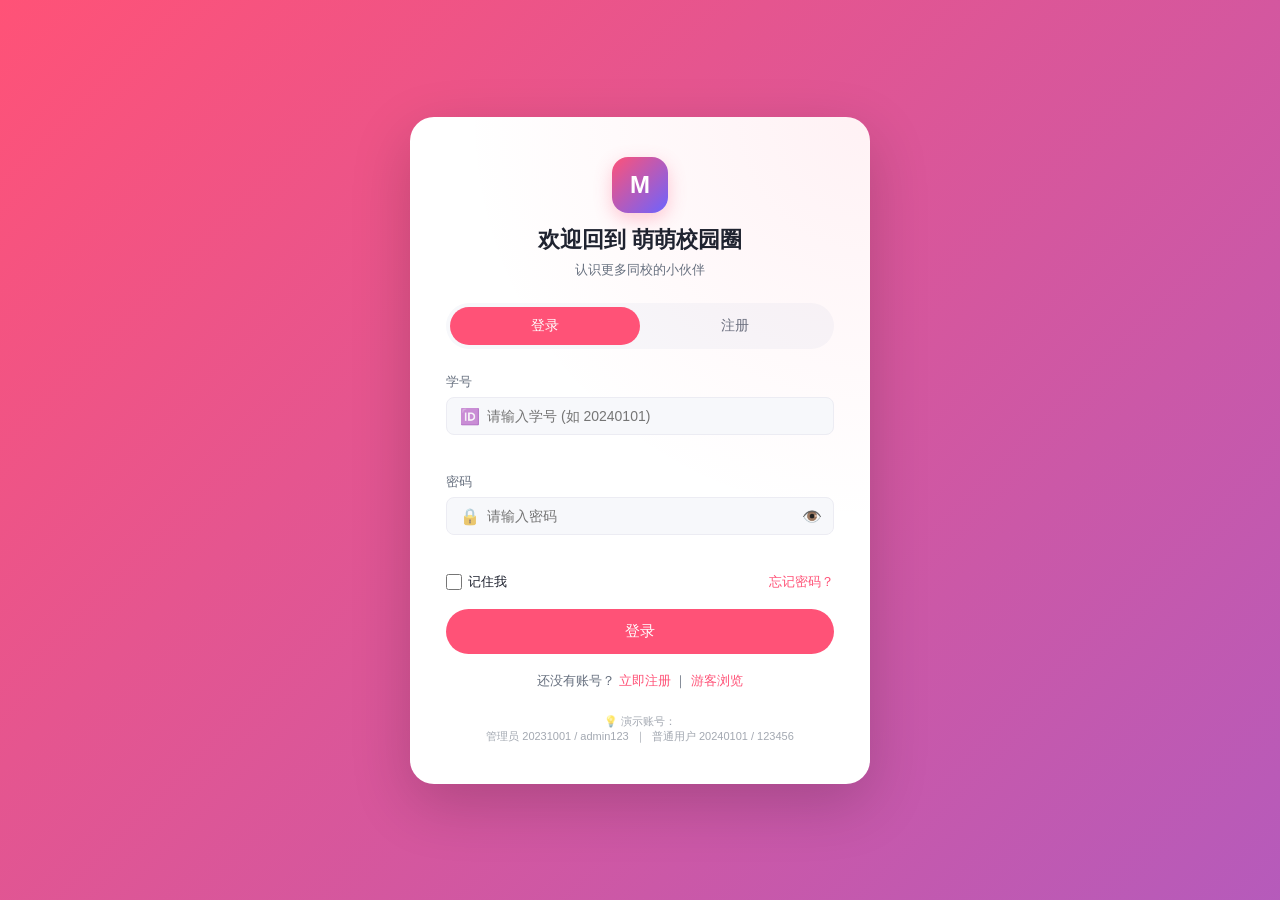
==== admin.html @ 79286a1c "web大作业" ====
<!DOCTYPE html>
<html lang="zh-CN">
<head>
    <meta charset="UTF-8" />
    <meta name="viewport" content="width=device-width, initial-scale=1.0" />
    <title>管理后台 - 萌萌校园圈</title>
    <link rel="stylesheet" href="css/common.css" />
    <link rel="stylesheet" href="css/admin.css" />
</head>
<body>
    <header class="navbar" id="app-navbar"></header>

    <main class="page-wrapper">
        <div class="container">
            <div class="admin-layout">
                <aside class="admin-sidebar">
                    <div class="sidebar-title">🛡️ 管理后台</div>
                    <ul class="nav-list" id="admin-nav">
                        <li><a href="javascript:void(0)" data-tab="dashboard" class="active">📊 数据概览</a></li>
                        <li><a href="javascript:void(0)" data-tab="users">👤 用户管理</a></li>
                        <li><a href="javascript:void(0)" data-tab="posts">📝 动态管理</a></li>
                        <li><a href="javascript:void(0)" data-tab="comments">💬 评论管理</a></li>
                    </ul>
                </aside>
                <section class="admin-content" id="admin-content"></section>
            </div>
        </div>
    </main>

    <footer class="footer" id="app-footer"></footer>

    <script src="js/storage.js"></script>
    <script src="js/seed.js"></script>
    <script src="js/common.js"></script>
    <script src="js/admin.js"></script>
    <script>UI.initPage('admin');</script>
</body>
</html>
---- css/common.css ----
/* ====== Design Tokens ====== */
:root {
    --color-primary: #ff5277;
    --color-primary-hover: #ff3a64;
    --color-primary-soft: #fff0f4;
    --color-secondary: #6c63ff;
    --color-bg: #f7f8fb;
    --color-card: #ffffff;
    --color-text: #1f2330;
    --color-text-light: #67707f;
    --color-border: #ececf3;
    --color-success: #18b566;
    --color-warning: #ffb020;
    --color-danger: #f5455c;
    --shadow-sm: 0 2px 6px rgba(20, 24, 35, 0.04);
    --shadow-md: 0 4px 16px rgba(20, 24, 35, 0.08);
    --radius-sm: 8px;
    --radius-md: 12px;
    --radius-lg: 18px;
    --radius-pill: 999px;
    --transition: 0.2s ease;
    --max-width: 1200px;
}

/* ====== Dark Theme ====== */
body.theme-dark {
    --color-bg: #14161f;
    --color-card: #1d2030;
    --color-text: #f0f1f5;
    --color-text-light: #9aa0b4;
    --color-border: #2a2e42;
    --color-primary-soft: #3a1f2a;
    --shadow-sm: 0 2px 6px rgba(0, 0, 0, 0.4);
    --shadow-md: 0 4px 16px rgba(0, 0, 0, 0.5);
}

/* ====== Reset ====== */
* {
    box-sizing: border-box;
    margin: 0;
    padding: 0;
}

html, body {
    height: 100%;
}

body {
    font-family: -apple-system, BlinkMacSystemFont, "PingFang SC", "Microsoft YaHei", "Helvetica Neue", Helvetica, Arial, sans-serif;
    background: var(--color-bg);
    color: var(--color-text);
    -webkit-font-smoothing: antialiased;
    transition: background var(--transition), color var(--transition);
}

a {
    color: inherit;
    text-decoration: none;
    transition: color var(--transition);
}

a:hover {
    color: var(--color-primary);
}

img {
    max-width: 100%;
    display: block;
}

button {
    font-family: inherit;
    cursor: pointer;
    border: none;
    background: none;
    color: inherit;
}

input, textarea, select {
    font-family: inherit;
    font-size: 14px;
    color: inherit;
}

ul {
    list-style: none;
}

/* ====== Layout ====== */
.container {
    max-width: var(--max-width);
    margin: 0 auto;
    padding: 0 20px;
}

.page-wrapper {
    min-height: calc(100vh - 64px);
    padding: 24px 0 60px;
}

/* ====== Navbar ====== */
.navbar {
    position: sticky;
    top: 0;
    z-index: 1000;
    background: var(--color-card);
    box-shadow: var(--shadow-sm);
    height: 64px;
    border-bottom: 1px solid var(--color-border);
}

.navbar-inner {
    display: flex;
    align-items: center;
    height: 100%;
    gap: 24px;
}

.navbar-logo {
    display: flex;
    align-items: center;
    gap: 8px;
    font-weight: 700;
    font-size: 20px;
    color: var(--color-primary);
}

.navbar-logo .logo-icon {
    width: 32px;
    height: 32px;
    background: linear-gradient(135deg, var(--color-primary), var(--color-secondary));
    border-radius: 50%;
    display: flex;
    align-items: center;
    justify-content: center;
    color: #fff;
    font-size: 16px;
    font-weight: 800;
}

.navbar-menu {
    display: flex;
    gap: 6px;
    flex: 1;
}

.navbar-menu a {
    padding: 8px 14px;
    border-radius: var(--radius-pill);
    color: var(--color-text-light);
    font-size: 14px;
    font-weight: 500;
}

.navbar-menu a:hover {
    background: var(--color-primary-soft);
    color: var(--color-primary);
}

.navbar-menu a.active {
    background: var(--color-primary);
    color: #fff;
}

.navbar-search {
    position: relative;
}

.navbar-search input {
    width: 240px;
    height: 36px;
    padding: 0 14px 0 36px;
    border-radius: var(--radius-pill);
    border: 1px solid var(--color-border);
    background: var(--color-bg);
    outline: none;
    transition: all var(--transition);
}

.navbar-search input:focus {
    border-color: var(--color-primary);
    width: 280px;
}

.navbar-search::before {
    content: "🔍";
    position: absolute;
    left: 12px;
    top: 50%;
    transform: translateY(-50%);
    font-size: 14px;
    opacity: 0.6;
}

.navbar-actions {
    display: flex;
    align-items: center;
    gap: 12px;
}

.theme-toggle {
    width: 36px;
    height: 36px;
    border-radius: 50%;
    background: var(--color-bg);
    display: flex;
    align-items: center;
    justify-content: center;
    font-size: 16px;
    transition: transform var(--transition);
}

.theme-toggle:hover {
    transform: rotate(20deg);
}

.user-avatar {
    width: 38px;
    height: 38px;
    border-radius: 50%;
    cursor: pointer;
    object-fit: cover;
    border: 2px solid var(--color-border);
    transition: border-color var(--transition);
}

.user-avatar:hover {
    border-color: var(--color-primary);
}

.user-dropdown {
    position: relative;
}

.user-dropdown-menu {
    position: absolute;
    right: 0;
    top: calc(100% + 8px);
    min-width: 160px;
    background: var(--color-card);
    box-shadow: var(--shadow-md);
    border-radius: var(--radius-md);
    padding: 8px 0;
    display: none;
    border: 1px solid var(--color-border);
}

.user-dropdown.open .user-dropdown-menu {
    display: block;
}

.user-dropdown-menu a {
    display: block;
    padding: 10px 16px;
    font-size: 14px;
    color: var(--color-text);
}

.user-dropdown-menu a:hover {
    background: var(--color-primary-soft);
    color: var(--color-primary);
}

/* ====== Buttons ====== */
.btn {
    display: inline-flex;
    align-items: center;
    justify-content: center;
    gap: 6px;
    padding: 8px 18px;
    border-radius: var(--radius-pill);
    font-size: 14px;
    font-weight: 500;
    transition: all var(--transition);
    border: 1px solid transparent;
}

.btn-primary {
    background: var(--color-primary);
    color: #fff;
}

.btn-primary:hover {
    background: var(--color-primary-hover);
    color: #fff;
    transform: translateY(-1px);
}

.btn-outline {
    background: transparent;
    border: 1px solid var(--color-primary);
    color: var(--color-primary);
}

.btn-outline:hover {
    background: var(--color-primary);
    color: #fff;
}

.btn-ghost {
    background: var(--color-bg);
    color: var(--color-text);
}

.btn-ghost:hover {
    background: var(--color-border);
}

.btn-danger {
    background: var(--color-danger);
    color: #fff;
}

.btn-danger:hover {
    opacity: 0.9;
    color: #fff;
}

.btn-sm {
    padding: 4px 12px;
    font-size: 12px;
}

.btn-lg {
    padding: 12px 28px;
    font-size: 15px;
}

.btn-block {
    width: 100%;
}

/* ====== Card ====== */
.card {
    background: var(--color-card);
    border-radius: var(--radius-lg);
    box-shadow: var(--shadow-sm);
    padding: 20px;
    border: 1px solid var(--color-border);
}

/* ====== Form ====== */
.form-group {
    margin-bottom: 18px;
}

.form-label {
    display: block;
    margin-bottom: 6px;
    font-size: 13px;
    color: var(--color-text-light);
    font-weight: 500;
}

.form-control {
    width: 100%;
    padding: 10px 14px;
    border-radius: var(--radius-sm);
    border: 1px solid var(--color-border);
    background: var(--color-bg);
    outline: none;
    transition: border var(--transition);
}

.form-control:focus {
    border-color: var(--color-primary);
}

.form-control.has-error {
    border-color: var(--color-danger);
}

.form-error {
    color: var(--color-danger);
    font-size: 12px;
    margin-top: 4px;
    min-height: 16px;
}

textarea.form-control {
    min-height: 100px;
    resize: vertical;
}

/* ====== Toast ====== */
.toast-container {
    position: fixed;
    top: 80px;
    right: 24px;
    z-index: 9999;
    display: flex;
    flex-direction: column;
    gap: 8px;
}

.toast {
    min-width: 240px;
    padding: 12px 18px;
    border-radius: var(--radius-md);
    background: var(--color-card);
    box-shadow: var(--shadow-md);
    border-left: 4px solid var(--color-primary);
    animation: slideIn 0.3s ease, fadeOut 0.3s ease 2.4s forwards;
    font-size: 14px;
}

.toast.success { border-left-color: var(--color-success); }
.toast.error { border-left-color: var(--color-danger); }
.toast.warning { border-left-color: var(--color-warning); }

@keyframes slideIn {
    from { opacity: 0; transform: translateX(40px); }
    to { opacity: 1; transform: translateX(0); }
}

@keyframes fadeOut {
    to { opacity: 0; transform: translateX(40px); }
}

/* ====== Modal ====== */
.modal-mask {
    position: fixed;
    inset: 0;
    background: rgba(0, 0, 0, 0.5);
    z-index: 2000;
    display: none;
    align-items: center;
    justify-content: center;
    padding: 20px;
    animation: fadeIn 0.2s ease;
}

.modal-mask.show {
    display: flex;
}

.modal {
    background: var(--color-card);
    border-radius: var(--radius-lg);
    width: 100%;
    max-width: 480px;
    padding: 24px;
    box-shadow: var(--shadow-md);
    animation: zoomIn 0.2s ease;
}

.modal-header {
    display: flex;
    justify-content: space-between;
    align-items: center;
    margin-bottom: 16px;
}

.modal-title {
    font-size: 18px;
    font-weight: 600;
}

.modal-close {
    font-size: 22px;
    color: var(--color-text-light);
    cursor: pointer;
}

.modal-footer {
    margin-top: 20px;
    display: flex;
    justify-content: flex-end;
    gap: 8px;
}

@keyframes fadeIn {
    from { opacity: 0; }
    to { opacity: 1; }
}

@keyframes zoomIn {
    from { opacity: 0; transform: scale(0.92); }
    to { opacity: 1; transform: scale(1); }
}

/* ====== Empty / Loading ====== */
.empty-state {
    text-align: center;
    padding: 60px 20px;
    color: var(--color-text-light);
}

.empty-state .emoji {
    font-size: 48px;
    margin-bottom: 12px;
}

.empty-state .title {
    font-size: 16px;
    margin-bottom: 6px;
    color: var(--color-text);
}

.empty-state .desc {
    font-size: 13px;
}

/* ====== Tag ====== */
.tag {
    display: inline-flex;
    align-items: center;
    padding: 3px 10px;
    border-radius: var(--radius-pill);
    background: var(--color-primary-soft);
    color: var(--color-primary);
    font-size: 12px;
    margin-right: 6px;
    margin-bottom: 4px;
}

.tag.gray {
    background: var(--color-bg);
    color: var(--color-text-light);
}

/* ====== Footer ====== */
.footer {
    text-align: center;
    padding: 30px 20px;
    color: var(--color-text-light);
    font-size: 13px;
    border-top: 1px solid var(--color-border);
    margin-top: 40px;
}

/* ====== Marquee (跑马灯) ====== */
.marquee {
    overflow: hidden;
    background: linear-gradient(90deg, #ff5277, #6c63ff);
    color: #fff;
    border-radius: var(--radius-pill);
    padding: 8px 16px;
    margin-bottom: 16px;
    font-size: 13px;
    position: relative;
}

.marquee-content {
    display: inline-block;
    white-space: nowrap;
    animation: marquee 25s linear infinite;
    padding-left: 100%;
}

@keyframes marquee {
    0% { transform: translateX(0); }
    100% { transform: translateX(-100%); }
}

/* ====== Responsive ====== */
@media (max-width: 900px) {
    .navbar-search input { width: 160px; }
    .navbar-search input:focus { width: 200px; }
    .navbar-menu a { padding: 6px 10px; font-size: 13px; }
}

@media (max-width: 700px) {
    .navbar-search { display: none; }
    .navbar-menu { gap: 0; overflow-x: auto; }
    .navbar-menu a { white-space: nowrap; padding: 6px 10px; }
    .navbar-logo span:not(.logo-icon) { display: none; }
}
---- css/admin.css ----
/* ====== Admin Page ====== */
.admin-layout {
    display: grid;
    grid-template-columns: 220px 1fr;
    gap: 20px;
}

@media (max-width: 800px) {
    .admin-layout { grid-template-columns: 1fr; }
}

.admin-sidebar {
    background: var(--color-card);
    border-radius: var(--radius-lg);
    padding: 16px;
    border: 1px solid var(--color-border);
    box-shadow: var(--shadow-sm);
    height: fit-content;
}

.admin-content {
    background: var(--color-card);
    border-radius: var(--radius-lg);
    padding: 20px;
    border: 1px solid var(--color-border);
    box-shadow: var(--shadow-sm);
}

.admin-stats {
    display: grid;
    grid-template-columns: repeat(auto-fit, minmax(180px, 1fr));
    gap: 12px;
    margin-bottom: 20px;
}

.stat-card {
    background: linear-gradient(135deg, var(--color-primary-soft), var(--color-card));
    border-radius: var(--radius-md);
    padding: 16px;
    border: 1px solid var(--color-border);
}

.stat-card .label {
    font-size: 12px;
    color: var(--color-text-light);
}

.stat-card .value {
    font-size: 26px;
    font-weight: 700;
    color: var(--color-primary);
    margin-top: 4px;
}

.admin-table {
    width: 100%;
    border-collapse: collapse;
    font-size: 14px;
}

.admin-table th {
    text-align: left;
    padding: 10px 12px;
    font-size: 12px;
    color: var(--color-text-light);
    background: var(--color-bg);
    font-weight: 500;
}

.admin-table td {
    padding: 10px 12px;
    border-bottom: 1px solid var(--color-border);
}

.admin-table tr:hover td {
    background: var(--color-primary-soft);
}

.admin-table .user-cell {
    display: flex;
    align-items: center;
    gap: 8px;
}

.admin-table .user-cell img {
    width: 32px;
    height: 32px;
    border-radius: 50%;
    object-fit: cover;
}

.admin-table .actions {
    display: flex;
    gap: 6px;
}

.status-pill {
    display: inline-block;
    padding: 2px 10px;
    border-radius: var(--radius-pill);
    font-size: 12px;
}

.status-pill.active { background: rgba(24, 181, 102, 0.12); color: var(--color-success); }
.status-pill.banned { background: rgba(245, 69, 92, 0.12); color: var(--color-danger); }
.status-pill.admin { background: rgba(108, 99, 255, 0.12); color: var(--color-secondary); }
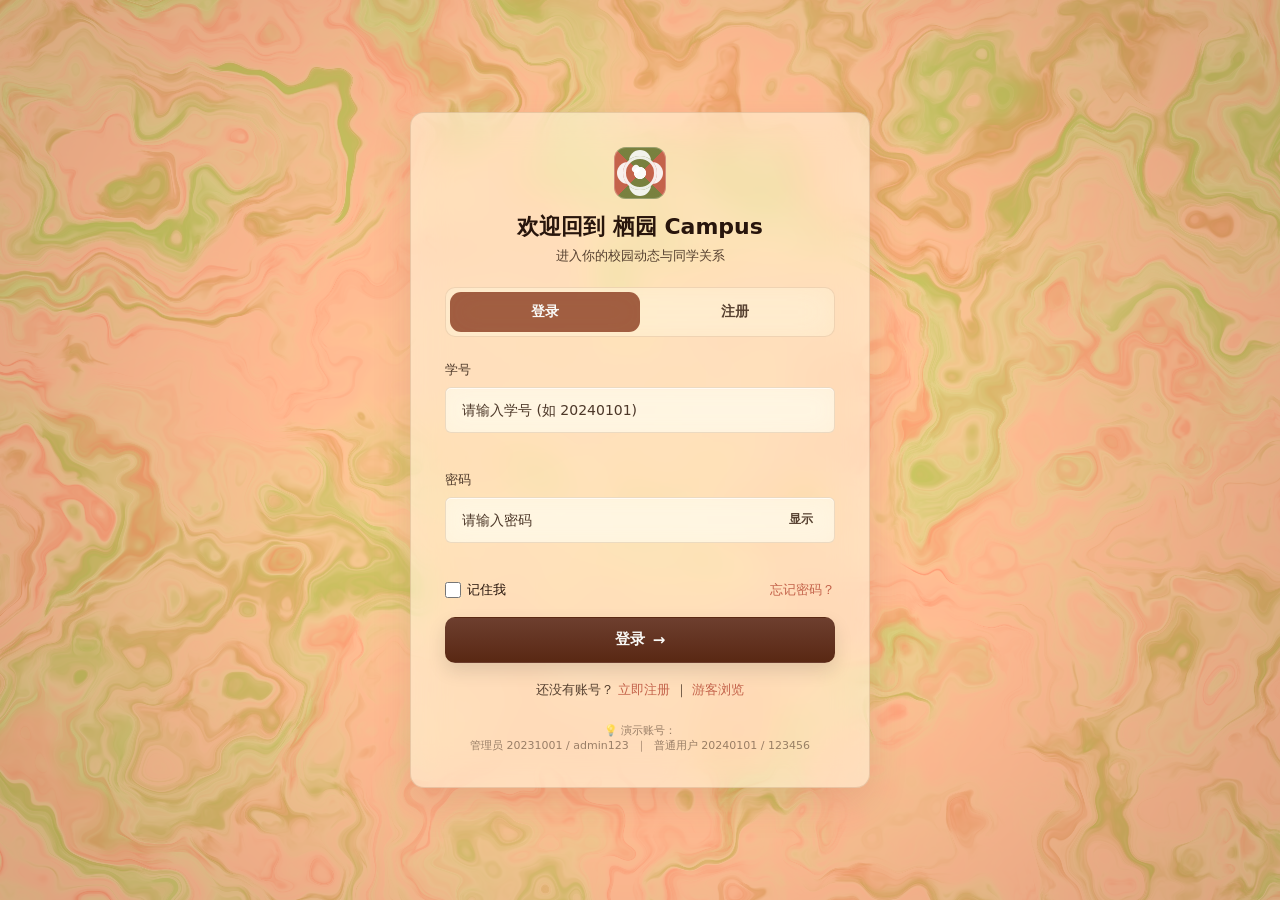
==== commit 7edab55f: "feat: rebrand to 栖园 Campus and ship visual/functional upgrade - Rebrand from 萌萌校园圈 to 栖园 Campus (log" ====
--- a/admin.html
+++ b/admin.html
@@ -3,7 +3,7 @@
 <head>
     <meta charset="UTF-8" />
     <meta name="viewport" content="width=device-width, initial-scale=1.0" />
-    <title>管理后台 - 萌萌校园圈</title>
+    <title>管理后台 - 栖园 Campus</title>
     <link rel="stylesheet" href="css/common.css" />
     <link rel="stylesheet" href="css/admin.css" />
 </head>
--- a/css/common.css
+++ b/css/common.css
@@ -1,37 +1,44 @@
 /* ====== Design Tokens ====== */
 :root {
-    --color-primary: #ff5277;
-    --color-primary-hover: #ff3a64;
-    --color-primary-soft: #fff0f4;
-    --color-secondary: #6c63ff;
-    --color-bg: #f7f8fb;
-    --color-card: #ffffff;
-    --color-text: #1f2330;
-    --color-text-light: #67707f;
-    --color-border: #ececf3;
-    --color-success: #18b566;
-    --color-warning: #ffb020;
-    --color-danger: #f5455c;
-    --shadow-sm: 0 2px 6px rgba(20, 24, 35, 0.04);
-    --shadow-md: 0 4px 16px rgba(20, 24, 35, 0.08);
+    --color-primary: oklch(0.58 0.23 18);
+    --color-primary-hover: oklch(0.52 0.25 18);
+    --color-primary-soft: oklch(0.96 0.035 18);
+    --color-secondary: oklch(0.57 0.22 274);
+    --color-accent: oklch(0.64 0.17 205);
+    --color-mint: oklch(0.72 0.16 155);
+    --color-bg: oklch(0.975 0.008 255);
+    --color-card: oklch(1 0 0);
+    --color-surface: oklch(0.945 0.018 255);
+    --color-text: oklch(0.19 0.04 260);
+    --color-text-light: oklch(0.43 0.035 260);
+    --color-border: oklch(0.89 0.018 255);
+    --color-success: oklch(0.62 0.18 150);
+    --color-warning: oklch(0.72 0.16 75);
+    --color-danger: oklch(0.58 0.22 25);
+    --color-ring: color-mix(in oklch, var(--color-primary) 70%, white);
+    --shadow-sm: 0 1px 2px rgba(20, 24, 40, 0.06);
+    --shadow-md: 0 14px 34px rgba(30, 35, 70, 0.11);
+    --shadow-lg: 0 24px 70px rgba(30, 35, 70, 0.16);
     --radius-sm: 8px;
     --radius-md: 12px;
-    --radius-lg: 18px;
+    --radius-lg: 16px;
     --radius-pill: 999px;
-    --transition: 0.2s ease;
-    --max-width: 1200px;
+    --transition: 0.22s cubic-bezier(0.22, 1, 0.36, 1);
+    --max-width: 1240px;
 }
 
 /* ====== Dark Theme ====== */
 body.theme-dark {
-    --color-bg: #14161f;
-    --color-card: #1d2030;
-    --color-text: #f0f1f5;
-    --color-text-light: #9aa0b4;
-    --color-border: #2a2e42;
-    --color-primary-soft: #3a1f2a;
-    --shadow-sm: 0 2px 6px rgba(0, 0, 0, 0.4);
-    --shadow-md: 0 4px 16px rgba(0, 0, 0, 0.5);
+    --color-bg: oklch(0.16 0.025 260);
+    --color-card: oklch(0.22 0.035 260);
+    --color-surface: oklch(0.19 0.035 260);
+    --color-text: oklch(0.95 0.01 255);
+    --color-text-light: oklch(0.76 0.025 255);
+    --color-border: oklch(0.33 0.04 260);
+    --color-primary-soft: oklch(0.29 0.08 18);
+    --shadow-sm: 0 1px 2px rgba(0, 0, 0, 0.35);
+    --shadow-md: 0 18px 48px rgba(0, 0, 0, 0.38);
+    --shadow-lg: 0 28px 80px rgba(0, 0, 0, 0.48);
 }
 
 /* ====== Reset ====== */
@@ -47,7 +54,10 @@
 
 body {
     font-family: -apple-system, BlinkMacSystemFont, "PingFang SC", "Microsoft YaHei", "Helvetica Neue", Helvetica, Arial, sans-serif;
-    background: var(--color-bg);
+    background:
+        linear-gradient(135deg, color-mix(in oklch, var(--color-primary) 8%, transparent) 0 18%, transparent 18% 100%),
+        linear-gradient(215deg, color-mix(in oklch, var(--color-accent) 8%, transparent) 0 20%, transparent 20% 100%),
+        linear-gradient(180deg, var(--color-bg), color-mix(in oklch, var(--color-bg) 84%, var(--color-surface)));
     color: var(--color-text);
     -webkit-font-smoothing: antialiased;
     transition: background var(--transition), color var(--transition);
@@ -95,7 +105,7 @@
 
 .page-wrapper {
     min-height: calc(100vh - 64px);
-    padding: 24px 0 60px;
+    padding: 22px 0 64px;
 }
 
 /* ====== Navbar ====== */
@@ -128,7 +138,7 @@
 .navbar-logo .logo-icon {
     width: 32px;
     height: 32px;
-    background: linear-gradient(135deg, var(--color-primary), var(--color-secondary));
+    background: var(--color-text);
     border-radius: 50%;
     display: flex;
     align-items: center;
@@ -532,7 +542,7 @@
 /* ====== Marquee (跑马灯) ====== */
 .marquee {
     overflow: hidden;
-    background: linear-gradient(90deg, #ff5277, #6c63ff);
+    background: var(--color-text);
     color: #fff;
     border-radius: var(--radius-pill);
     padding: 8px 16px;
@@ -545,6 +555,7 @@
     display: inline-block;
     white-space: nowrap;
     animation: marquee 25s linear infinite;
+    animation-delay: -9s;
     padding-left: 100%;
 }
 
@@ -566,3 +577,1641 @@
     .navbar-menu a { white-space: nowrap; padding: 6px 10px; }
     .navbar-logo span:not(.logo-icon) { display: none; }
 }
+
+/* ====== Premium UI Refresh ====== */
+:focus-visible {
+    outline: 3px solid color-mix(in oklch, var(--color-ring) 70%, transparent);
+    outline-offset: 3px;
+}
+
+.navbar {
+    height: 68px;
+    background: color-mix(in oklch, var(--color-card) 88%, transparent);
+    border-bottom: 1px solid color-mix(in oklch, var(--color-border) 82%, transparent);
+    box-shadow: none;
+    backdrop-filter: blur(18px) saturate(1.25);
+}
+
+.navbar-inner { gap: 20px; }
+
+.navbar-logo {
+    gap: 10px;
+    letter-spacing: 0;
+}
+
+.navbar-logo .logo-icon,
+.auth-logo .logo-icon {
+    position: relative;
+    overflow: hidden;
+    border-radius: 12px;
+    background:
+        linear-gradient(135deg, var(--color-primary), var(--color-secondary) 62%, var(--color-accent));
+    box-shadow: 0 8px 18px color-mix(in oklch, var(--color-primary) 24%, transparent);
+}
+
+.navbar-logo .logo-icon::after,
+.auth-logo .logo-icon::after {
+    content: "";
+    position: absolute;
+    inset: 6px auto auto 6px;
+    width: 8px;
+    height: 8px;
+    border-radius: 50%;
+    background: rgba(255, 255, 255, 0.82);
+}
+
+.navbar-menu {
+    gap: 4px;
+    min-width: 0;
+}
+
+.navbar-menu a {
+    position: relative;
+    border-radius: var(--radius-md);
+    color: var(--color-text-light);
+    font-weight: 650;
+}
+
+.navbar-menu a:hover,
+.navbar-menu a.active {
+    background: color-mix(in oklch, var(--color-primary) 10%, transparent);
+    color: var(--color-primary);
+}
+
+.navbar-menu a.active::after {
+    content: "";
+    position: absolute;
+    left: 14px;
+    right: 14px;
+    bottom: 4px;
+    height: 2px;
+    border-radius: var(--radius-pill);
+    background: var(--color-primary);
+}
+
+.navbar-search input,
+.form-control,
+.comment-input,
+.publish-textarea {
+    border-color: color-mix(in oklch, var(--color-border) 86%, var(--color-text));
+    background: color-mix(in oklch, var(--color-card) 58%, var(--color-surface));
+}
+
+.navbar-search input:focus,
+.form-control:focus,
+.comment-input:focus,
+.publish-textarea:focus {
+    border-color: var(--color-primary);
+    box-shadow: 0 0 0 4px color-mix(in oklch, var(--color-primary) 14%, transparent);
+}
+
+.navbar-search::before {
+    content: "";
+    width: 14px;
+    height: 14px;
+    left: 13px;
+    border: 2px solid var(--color-text-light);
+    border-radius: 50%;
+    opacity: 0.72;
+}
+
+.navbar-search::after {
+    content: "";
+    position: absolute;
+    left: 26px;
+    top: 24px;
+    width: 7px;
+    height: 2px;
+    border-radius: var(--radius-pill);
+    background: var(--color-text-light);
+    transform: rotate(45deg);
+    opacity: 0.72;
+}
+
+.theme-toggle {
+    position: relative;
+    width: 40px;
+    height: 40px;
+    border: 1px solid var(--color-border);
+    border-radius: var(--radius-md);
+    background: var(--color-surface);
+    color: transparent;
+}
+
+.theme-toggle::before {
+    content: "";
+    width: 16px;
+    height: 16px;
+    border-radius: 50%;
+    background: var(--color-warning);
+    box-shadow: 0 0 0 4px color-mix(in oklch, var(--color-warning) 18%, transparent);
+}
+
+body.theme-dark .theme-toggle::before {
+    background: transparent;
+    box-shadow: inset -5px 0 0 var(--color-text), 0 0 0 4px color-mix(in oklch, var(--color-secondary) 22%, transparent);
+}
+
+.btn {
+    min-height: 38px;
+    border-radius: var(--radius-md);
+    font-weight: 700;
+    letter-spacing: 0;
+    transition: transform var(--transition), background var(--transition), border-color var(--transition), color var(--transition), box-shadow var(--transition);
+}
+
+.btn:hover {
+    transform: translateY(-1px);
+}
+
+.btn-primary {
+    background: var(--color-text);
+    box-shadow: 0 8px 16px color-mix(in oklch, var(--color-primary) 20%, transparent);
+}
+
+.btn-primary:hover {
+    background: linear-gradient(135deg, var(--color-primary-hover), var(--color-secondary));
+    box-shadow: 0 10px 20px color-mix(in oklch, var(--color-primary) 24%, transparent);
+}
+
+.btn-outline,
+.btn-ghost {
+    border: 1px solid var(--color-border);
+    background: color-mix(in oklch, var(--color-card) 78%, transparent);
+}
+
+.card,
+.sidebar-card,
+.post,
+.publish-card,
+.detail-main,
+.admin-sidebar,
+.admin-content,
+.profile-header,
+.profile-tabs,
+.msg-layout {
+    background: color-mix(in oklch, var(--color-card) 92%, transparent);
+    border-color: color-mix(in oklch, var(--color-border) 86%, transparent);
+    box-shadow: var(--shadow-sm);
+}
+
+.tag,
+.status-pill {
+    font-weight: 650;
+    letter-spacing: 0;
+}
+
+.toast {
+    border: 1px solid var(--color-border);
+    border-left: 1px solid var(--color-border);
+    box-shadow: var(--shadow-md);
+}
+
+.toast.success { border-color: color-mix(in oklch, var(--color-success) 46%, var(--color-border)); }
+.toast.error { border-color: color-mix(in oklch, var(--color-danger) 46%, var(--color-border)); }
+.toast.warning { border-color: color-mix(in oklch, var(--color-warning) 46%, var(--color-border)); }
+
+.modal-mask {
+    background: rgba(12, 14, 24, 0.58);
+    backdrop-filter: blur(8px);
+}
+
+.modal {
+    border: 1px solid var(--color-border);
+    box-shadow: var(--shadow-lg);
+}
+
+.empty-state {
+    border: 1px dashed color-mix(in oklch, var(--color-border) 72%, var(--color-primary));
+    border-radius: var(--radius-lg);
+    background: color-mix(in oklch, var(--color-card) 58%, transparent);
+}
+
+.footer {
+    background: color-mix(in oklch, var(--color-card) 44%, transparent);
+}
+
+@media (max-width: 900px) {
+    .navbar-inner { gap: 12px; }
+    .navbar-actions { gap: 8px; }
+}
+
+@media (max-width: 700px) {
+    .navbar { height: auto; min-height: 64px; }
+    .navbar-inner {
+        min-height: 64px;
+        padding-top: 10px;
+        padding-bottom: 10px;
+        flex-wrap: wrap;
+    }
+    .navbar-menu {
+        order: 3;
+        width: 100%;
+        padding-bottom: 2px;
+    }
+    .navbar-menu a { padding: 8px 11px; }
+    .navbar-actions { margin-left: auto; }
+    .page-wrapper { padding-top: 16px; }
+}
+
+@media (prefers-reduced-motion: reduce) {
+    *, *::before, *::after {
+        animation-duration: 0.001ms !important;
+        animation-iteration-count: 1 !important;
+        scroll-behavior: auto !important;
+        transition-duration: 0.001ms !important;
+    }
+}
+
+/* ====== Readability & CTA Upgrade ====== */
+:root {
+    --font-ui: "Inter", "Noto Sans SC", "HarmonyOS Sans SC", "MiSans", "PingFang SC", "Microsoft YaHei UI", "Microsoft YaHei", system-ui, sans-serif;
+    --color-strong-surface: oklch(0.19 0.018 245);
+    --color-strong-text: oklch(0.985 0.002 106);
+}
+
+body {
+    font-family: var(--font-ui);
+    font-weight: 450;
+}
+
+h1, h2, h3,
+.navbar-logo,
+.auth-logo h1,
+.pulse-copy h1,
+.publish-title,
+.profile-name,
+.sidebar-title {
+    font-family: var(--font-ui);
+    font-weight: 820;
+    text-wrap: balance;
+}
+
+::placeholder {
+    color: color-mix(in oklch, var(--color-text-light) 82%, var(--color-text));
+    opacity: 1;
+}
+
+.form-label,
+.post-meta,
+.trending-meta,
+.suggest-user-bio,
+.publish-author .meta,
+.publish-counter,
+.profile-id,
+.profile-bio,
+.profile-meta,
+.profile-stat-label,
+.footer,
+.auth-bottom,
+.auth-logo p {
+    color: color-mix(in oklch, var(--color-text-light) 84%, var(--color-text));
+}
+
+.btn {
+    position: relative;
+    isolation: isolate;
+    overflow: hidden;
+    transform: translateZ(0);
+}
+
+.btn::before {
+    content: "";
+    position: absolute;
+    inset: -1px;
+    z-index: -1;
+    opacity: 0;
+    transition: opacity var(--transition), transform var(--transition);
+    pointer-events: none;
+}
+
+.btn-primary {
+    color: var(--color-strong-text);
+    background:
+        linear-gradient(180deg, color-mix(in oklch, var(--color-strong-surface) 88%, white), var(--color-strong-surface));
+    box-shadow: 0 8px 18px rgba(20, 30, 28, 0.13);
+}
+
+.btn-primary::before {
+    z-index: 0;
+    inset: 1px;
+    border-radius: inherit;
+    background:
+        linear-gradient(180deg, rgba(255, 255, 255, 0.16), transparent 26%),
+        linear-gradient(0deg, rgba(255, 255, 255, 0.34), transparent 46%),
+        linear-gradient(90deg, rgba(255, 255, 255, 0.2), transparent 18%, transparent 82%, rgba(255, 255, 255, 0.2));
+    filter: blur(7px);
+    transform: translateY(8px) scaleX(0.72);
+}
+
+.btn-primary:not(.btn-sm)::after {
+    content: "→";
+    display: inline-block;
+    position: relative;
+    z-index: 1;
+    margin-left: 2px;
+    transition: transform var(--transition);
+}
+
+.btn-primary:hover {
+    background:
+        linear-gradient(180deg, color-mix(in oklch, var(--color-strong-surface) 82%, white), var(--color-strong-surface));
+    color: var(--color-strong-text);
+    box-shadow:
+        inset 0 1px 0 rgba(255, 255, 255, 0.12),
+        inset 0 -14px 28px rgba(255, 255, 255, 0.1),
+        0 12px 28px rgba(20, 30, 28, 0.18);
+}
+
+.btn-primary:hover::before {
+    opacity: 1;
+    transform: translateY(0) scaleX(1);
+    animation: none;
+}
+
+.btn-primary:not(.btn-sm):hover::after {
+    transform: translateX(4px);
+}
+
+.auth-card .btn-primary.btn-block,
+.pulse-actions .btn-primary,
+.publish-actions .btn-primary,
+.profile-actions .btn-primary:not(.btn-sm) {
+    min-height: 46px;
+}
+
+.btn-outline::before,
+.btn-ghost::before {
+    background:
+        linear-gradient(105deg, transparent 0 26%, rgba(255, 255, 255, 0.78) 45%, transparent 64%),
+        linear-gradient(180deg, rgba(255, 255, 255, 0.42), transparent 48%);
+    transform: translateX(-115%);
+}
+
+.btn-outline:hover::before,
+.btn-ghost:hover::before {
+    opacity: 1;
+    transform: translateX(115%);
+    transition-duration: 0.62s;
+}
+
+.btn-outline:hover,
+.btn-ghost:hover {
+    border-color: color-mix(in oklch, var(--color-text) 26%, var(--color-border));
+}
+
+body.theme-dark {
+    --color-strong-surface: oklch(0.12 0.018 245);
+    --color-strong-text: oklch(0.96 0.008 106);
+    background:
+        linear-gradient(180deg, oklch(0.145 0.018 245), var(--color-bg) 340px),
+        var(--color-bg);
+}
+
+body.theme-dark .navbar,
+body.theme-dark .card,
+body.theme-dark .sidebar-card,
+body.theme-dark .post,
+body.theme-dark .publish-card,
+body.theme-dark .detail-main,
+body.theme-dark .admin-sidebar,
+body.theme-dark .admin-content,
+body.theme-dark .profile-header,
+body.theme-dark .profile-tabs,
+body.theme-dark .msg-layout,
+body.theme-dark .modal {
+    background: color-mix(in oklch, var(--color-card) 94%, black);
+}
+
+body.theme-dark .form-control,
+body.theme-dark .navbar-search input,
+body.theme-dark .comment-input,
+body.theme-dark .publish-textarea,
+body.theme-dark .quick-publish-input,
+body.theme-dark .visibility-select,
+body.theme-dark .publish-toolbar-item,
+body.theme-dark .tag-selector .tag-option,
+body.theme-dark .tag.gray,
+body.theme-dark .post-meta .visibility {
+    background: oklch(0.18 0.014 245);
+    color: var(--color-text);
+    border-color: oklch(0.36 0.014 245);
+    box-shadow: none;
+}
+
+body.theme-dark .marquee,
+body.theme-dark .nav-list a.active,
+body.theme-dark .feed-tabs button.active,
+body.theme-dark .profile-tabs button.active,
+body.theme-dark .auth-tabs a.active,
+body.theme-dark .tag-selector .tag-option.selected,
+body.theme-dark .trending-item:nth-child(1) .trending-rank,
+body.theme-dark .trending-item:nth-child(2) .trending-rank,
+body.theme-dark .trending-item:nth-child(3) .trending-rank {
+    background: var(--color-strong-surface);
+    color: var(--color-strong-text);
+}
+
+body.theme-dark .pulse-card {
+    background: var(--color-strong-surface);
+    color: var(--color-strong-text);
+}
+
+body.theme-dark .pulse-card span,
+body.theme-dark .pulse-card small {
+    color: color-mix(in oklch, var(--color-strong-text) 76%, var(--color-accent));
+}
+
+body.theme-dark .pulse-metrics div,
+body.theme-dark .quick-publish,
+body.theme-dark .profile-stat-item,
+body.theme-dark .user-list-item,
+body.theme-dark .image-add {
+    background: oklch(0.18 0.014 245);
+    border-color: oklch(0.34 0.014 245);
+}
+
+body.theme-dark .pulse-metrics strong,
+body.theme-dark .pulse-metrics span,
+body.theme-dark .trending-title,
+body.theme-dark .suggest-user-name {
+    color: var(--color-text);
+}
+
+body.theme-dark .btn-outline,
+body.theme-dark .btn-ghost {
+    background: oklch(0.18 0.014 245);
+    color: var(--color-text);
+    border-color: oklch(0.36 0.014 245);
+}
+
+body.theme-dark .btn-outline:hover,
+body.theme-dark .btn-ghost:hover {
+    background: oklch(0.23 0.016 245);
+    color: var(--color-text);
+}
+
+body.theme-dark .btn-outline::before,
+body.theme-dark .btn-ghost::before {
+    background:
+        linear-gradient(105deg, transparent 0 25%, rgba(255, 255, 255, 0.18) 48%, transparent 68%),
+        linear-gradient(180deg, rgba(255, 255, 255, 0.12), transparent 46%);
+}
+
+/* Keep avatar dropdown above every background and page surface. */
+body .navbar,
+body.fluid-bg-ready .navbar,
+body.bg-aurora .navbar,
+body.bg-bubbles .navbar,
+body.bg-grid .navbar,
+body.bg-minimal .navbar {
+    position: sticky;
+    z-index: 1200 !important;
+}
+
+body .user-dropdown-menu {
+    z-index: 1300 !important;
+}
+
+/* Keep avatar dropdown above every background and page surface. */
+body .navbar,
+body.fluid-bg-ready .navbar,
+body.bg-aurora .navbar,
+body.bg-bubbles .navbar,
+body.bg-grid .navbar,
+body.bg-minimal .navbar {
+    position: sticky;
+    z-index: 1200 !important;
+}
+
+body .user-dropdown-menu {
+    z-index: 1300 !important;
+}
+
+/* ====== Background Picker Modes & Dropdown Fixes ====== */
+.navbar,
+body.fluid-bg-ready .navbar,
+body.bg-aurora .navbar,
+body.bg-bubbles .navbar,
+body.bg-grid .navbar,
+body.bg-minimal .navbar {
+    z-index: 1200;
+}
+
+.user-dropdown-menu {
+    z-index: 1300;
+}
+
+.fluid-bg-canvas[hidden] {
+    display: none;
+}
+
+body.bg-aurora,
+body.bg-bubbles,
+body.bg-grid {
+    overflow-x: hidden;
+}
+
+body.bg-aurora::before,
+body.bg-bubbles::before,
+body.bg-grid::before {
+    content: "";
+    position: fixed;
+    inset: 0;
+    z-index: 0;
+    pointer-events: none;
+}
+
+body.bg-aurora .navbar,
+body.bg-aurora .page-wrapper,
+body.bg-aurora .footer,
+body.bg-aurora .modal-mask,
+body.bg-aurora .toast-container,
+body.bg-bubbles .navbar,
+body.bg-bubbles .page-wrapper,
+body.bg-bubbles .footer,
+body.bg-bubbles .modal-mask,
+body.bg-bubbles .toast-container,
+body.bg-grid .navbar,
+body.bg-grid .page-wrapper,
+body.bg-grid .footer,
+body.bg-grid .modal-mask,
+body.bg-grid .toast-container {
+    position: relative;
+}
+
+body.bg-aurora .page-wrapper,
+body.bg-aurora .footer,
+body.bg-aurora .modal-mask,
+body.bg-aurora .toast-container,
+body.bg-bubbles .page-wrapper,
+body.bg-bubbles .footer,
+body.bg-bubbles .modal-mask,
+body.bg-bubbles .toast-container,
+body.bg-grid .page-wrapper,
+body.bg-grid .footer,
+body.bg-grid .modal-mask,
+body.bg-grid .toast-container {
+    z-index: 1;
+}
+
+body.bg-aurora {
+    --color-primary: oklch(0.7 0.14 195);
+    --color-primary-hover: oklch(0.62 0.16 195);
+    --color-primary-soft: oklch(0.88 0.06 190 / 0.7);
+    --color-secondary: oklch(0.62 0.15 300);
+    --color-accent: oklch(0.78 0.13 150);
+    background: linear-gradient(135deg, #061928, #18203e 48%, #25143f) !important;
+}
+
+body.bg-aurora::before {
+    opacity: 0.95;
+    background:
+        radial-gradient(circle at 18% 18%, rgba(83, 228, 211, 0.42), transparent 28%),
+        radial-gradient(circle at 78% 20%, rgba(196, 112, 255, 0.36), transparent 30%),
+        linear-gradient(115deg, transparent 10%, rgba(93, 238, 184, 0.32) 34%, rgba(169, 117, 255, 0.3) 54%, transparent 76%);
+    filter: blur(10px) saturate(1.25);
+    animation: auroraDrift 16s ease-in-out infinite alternate;
+}
+
+body.bg-bubbles {
+    --color-primary: oklch(0.58 0.12 220);
+    --color-primary-hover: oklch(0.5 0.14 220);
+    --color-primary-soft: oklch(0.91 0.04 210 / 0.72);
+    --color-secondary: oklch(0.72 0.09 40);
+    --color-accent: oklch(0.78 0.1 175);
+    background: linear-gradient(180deg, #eaf7ff, #fff2df 58%, #eef9f1) !important;
+}
+
+body.bg-bubbles::before {
+    background:
+        radial-gradient(circle at 12% 82%, rgba(79, 167, 232, 0.24) 0 5%, transparent 5.4%),
+        radial-gradient(circle at 82% 18%, rgba(255, 172, 105, 0.26) 0 7%, transparent 7.4%),
+        radial-gradient(circle at 52% 48%, rgba(88, 212, 174, 0.2) 0 4%, transparent 4.4%),
+        radial-gradient(circle at 32% 22%, rgba(124, 143, 255, 0.2) 0 6%, transparent 6.4%);
+    animation: bubblesFloat 13s ease-in-out infinite alternate;
+}
+
+body.bg-grid {
+    --color-primary: oklch(0.72 0.12 250);
+    --color-primary-hover: oklch(0.64 0.14 250);
+    --color-primary-soft: oklch(0.25 0.05 250 / 0.68);
+    --color-secondary: oklch(0.72 0.11 185);
+    --color-accent: oklch(0.76 0.12 75);
+    --color-bg: oklch(0.15 0.018 250);
+    --color-card: oklch(0.2 0.018 250);
+    --color-surface: oklch(0.18 0.018 250);
+    --color-text: oklch(0.96 0.006 106);
+    --color-text-light: oklch(0.75 0.014 220);
+    --color-border: oklch(0.38 0.03 250);
+    background: #09101f !important;
+}
+
+body.bg-grid::before {
+    opacity: 0.88;
+    background:
+        radial-gradient(circle at 20% 25%, rgba(122, 159, 255, 0.34), transparent 24%),
+        radial-gradient(circle at 78% 74%, rgba(74, 221, 208, 0.24), transparent 26%),
+        linear-gradient(rgba(153, 183, 255, 0.1) 1px, transparent 1px),
+        linear-gradient(90deg, rgba(153, 183, 255, 0.1) 1px, transparent 1px);
+    background-size: auto, auto, 48px 48px, 48px 48px;
+    animation: gridMove 18s linear infinite;
+}
+
+body.bg-minimal {
+    background:
+        linear-gradient(180deg, oklch(0.982 0.004 106), var(--color-bg) 340px),
+        var(--color-bg) !important;
+}
+
+body.bg-aurora .card,
+body.bg-aurora .sidebar-card,
+body.bg-aurora .post,
+body.bg-aurora .publish-card,
+body.bg-aurora .detail-main,
+body.bg-aurora .admin-sidebar,
+body.bg-aurora .admin-content,
+body.bg-aurora .profile-header,
+body.bg-aurora .profile-tabs,
+body.bg-aurora .msg-layout,
+body.bg-bubbles .card,
+body.bg-bubbles .sidebar-card,
+body.bg-bubbles .post,
+body.bg-bubbles .publish-card,
+body.bg-bubbles .detail-main,
+body.bg-bubbles .admin-sidebar,
+body.bg-bubbles .admin-content,
+body.bg-bubbles .profile-header,
+body.bg-bubbles .profile-tabs,
+body.bg-bubbles .msg-layout,
+body.bg-grid .card,
+body.bg-grid .sidebar-card,
+body.bg-grid .post,
+body.bg-grid .publish-card,
+body.bg-grid .detail-main,
+body.bg-grid .admin-sidebar,
+body.bg-grid .admin-content,
+body.bg-grid .profile-header,
+body.bg-grid .profile-tabs,
+body.bg-grid .msg-layout {
+    background: color-mix(in oklch, var(--color-card) 82%, transparent);
+    backdrop-filter: blur(16px) saturate(1.12);
+}
+
+@keyframes auroraDrift {
+    from { transform: translate3d(-3%, -2%, 0) scale(1.05) rotate(-2deg); }
+    to { transform: translate3d(3%, 2%, 0) scale(1.12) rotate(3deg); }
+}
+
+@keyframes bubblesFloat {
+    from { transform: translate3d(0, 12px, 0) scale(1); }
+    to { transform: translate3d(0, -18px, 0) scale(1.04); }
+}
+
+@keyframes gridMove {
+    from { background-position: 0 0, 0 0, 0 0, 0 0; }
+    to { background-position: 0 0, 0 0, 48px 48px, 48px 48px; }
+}
+
+/* ====== Fullscreen Fluid Noise Background ====== */
+html {
+    background: #040711;
+}
+
+body.fluid-bg-ready {
+    --color-bg: oklch(0.145 0.02 250);
+    --color-card: oklch(0.18 0.018 245);
+    --color-surface: oklch(0.2 0.018 245);
+    --color-text: oklch(0.95 0.008 106);
+    --color-text-light: oklch(0.76 0.018 210);
+    --color-border: oklch(0.43 0.03 230 / 0.62);
+    --color-primary: oklch(0.74 0.12 185);
+    --color-primary-hover: oklch(0.82 0.14 185);
+    --color-primary-soft: oklch(0.25 0.05 195 / 0.64);
+    --color-secondary: oklch(0.62 0.16 292);
+    --color-accent: oklch(0.76 0.13 215);
+    --color-strong-surface: oklch(0.12 0.018 245);
+    --color-strong-text: oklch(0.98 0.004 106);
+    background: #040711 !important;
+    color: var(--color-text);
+    overflow-x: hidden;
+}
+
+.fluid-bg-canvas {
+    position: fixed;
+    inset: 0;
+    z-index: 0;
+    width: 100vw;
+    height: 100vh;
+    pointer-events: none;
+    background:
+        radial-gradient(circle at 22% 18%, rgba(33, 196, 189, 0.28), transparent 34%),
+        radial-gradient(circle at 78% 74%, rgba(104, 70, 214, 0.32), transparent 38%),
+        #040711;
+}
+
+.fluid-bg-canvas.is-fallback {
+    background:
+        radial-gradient(circle at 18% 24%, rgba(31, 188, 183, 0.34), transparent 32%),
+        radial-gradient(circle at 82% 68%, rgba(110, 73, 220, 0.36), transparent 36%),
+        linear-gradient(135deg, #040711, #071224 48%, #050712);
+}
+
+body.fluid-bg-ready::after {
+    content: "";
+    position: fixed;
+    inset: 0;
+    z-index: 0;
+    pointer-events: none;
+    opacity: 0.075;
+    mix-blend-mode: overlay;
+    background-image: url("data:image/svg+xml,%3Csvg xmlns='http://www.w3.org/2000/svg' width='180' height='180' viewBox='0 0 180 180'%3E%3Cfilter id='n'%3E%3CfeTurbulence type='fractalNoise' baseFrequency='0.85' numOctaves='4' stitchTiles='stitch'/%3E%3C/filter%3E%3Crect width='180' height='180' filter='url(%23n)' opacity='0.72'/%3E%3C/svg%3E");
+    background-size: 180px 180px;
+}
+
+body.fluid-bg-ready .navbar,
+body.fluid-bg-ready .page-wrapper,
+body.fluid-bg-ready .footer,
+body.fluid-bg-ready .modal-mask,
+body.fluid-bg-ready .toast-container {
+    position: relative;
+    z-index: 1;
+}
+
+body.fluid-bg-ready .navbar {
+    background: rgba(9, 15, 28, 0.58);
+    border-bottom-color: rgba(150, 210, 222, 0.2);
+    backdrop-filter: blur(22px) saturate(1.32);
+}
+
+body.fluid-bg-ready .card,
+body.fluid-bg-ready .sidebar-card,
+body.fluid-bg-ready .post,
+body.fluid-bg-ready .publish-card,
+body.fluid-bg-ready .detail-main,
+body.fluid-bg-ready .admin-sidebar,
+body.fluid-bg-ready .admin-content,
+body.fluid-bg-ready .profile-header,
+body.fluid-bg-ready .profile-tabs,
+body.fluid-bg-ready .msg-layout,
+body.fluid-bg-ready .campus-pulse,
+body.fluid-bg-ready .quick-publish,
+body.fluid-bg-ready .guest-note,
+body.fluid-bg-ready .modal,
+body.fluid-bg-ready .toast,
+body.fluid-bg-ready .user-list-item,
+body.fluid-bg-ready .profile-stat-item,
+body.fluid-bg-ready .pulse-metrics div,
+body.fluid-bg-ready .publish-author,
+body.fluid-bg-ready .image-add,
+body.fluid-bg-ready .emoji-picker {
+    background: rgba(12, 20, 36, 0.58);
+    border-color: rgba(160, 220, 232, 0.18);
+    box-shadow: 0 18px 48px rgba(0, 0, 0, 0.25);
+    backdrop-filter: blur(18px) saturate(1.16);
+}
+
+body.fluid-bg-ready .campus-pulse::before,
+body.fluid-bg-ready .publish-card::before {
+    opacity: 0.45;
+}
+
+body.fluid-bg-ready .pulse-card,
+body.fluid-bg-ready .marquee,
+body.fluid-bg-ready .nav-list a.active,
+body.fluid-bg-ready .feed-tabs button.active,
+body.fluid-bg-ready .profile-tabs button.active,
+body.fluid-bg-ready .auth-tabs a.active,
+body.fluid-bg-ready .tag-selector .tag-option.selected,
+body.fluid-bg-ready .trending-item:nth-child(1) .trending-rank,
+body.fluid-bg-ready .trending-item:nth-child(2) .trending-rank,
+body.fluid-bg-ready .trending-item:nth-child(3) .trending-rank {
+    background: rgba(5, 10, 19, 0.68);
+    color: var(--color-strong-text);
+    border-color: rgba(175, 236, 240, 0.2);
+    backdrop-filter: blur(14px) saturate(1.18);
+}
+
+body.fluid-bg-ready .feed-tabs,
+body.fluid-bg-ready .auth-tabs,
+body.fluid-bg-ready .profile-tabs {
+    background: rgba(7, 13, 25, 0.46);
+    border-color: rgba(160, 220, 232, 0.16);
+    backdrop-filter: blur(16px) saturate(1.14);
+}
+
+body.fluid-bg-ready .form-control,
+body.fluid-bg-ready .navbar-search input,
+body.fluid-bg-ready .comment-input,
+body.fluid-bg-ready .publish-textarea,
+body.fluid-bg-ready .quick-publish-input,
+body.fluid-bg-ready .visibility-select,
+body.fluid-bg-ready .publish-toolbar-item,
+body.fluid-bg-ready .tag-selector .tag-option,
+body.fluid-bg-ready .tag.gray,
+body.fluid-bg-ready .post-meta .visibility {
+    background: rgba(7, 14, 27, 0.62);
+    color: var(--color-text);
+    border-color: rgba(164, 224, 236, 0.2);
+    box-shadow: inset 0 1px 0 rgba(255, 255, 255, 0.05);
+    backdrop-filter: blur(12px);
+}
+
+body.fluid-bg-ready .btn-outline,
+body.fluid-bg-ready .btn-ghost {
+    background: rgba(7, 14, 27, 0.55);
+    color: var(--color-text);
+    border-color: rgba(168, 224, 235, 0.24);
+    backdrop-filter: blur(12px);
+}
+
+body.fluid-bg-ready .empty-state,
+body.fluid-bg-ready .footer {
+    background: rgba(7, 13, 25, 0.42);
+    border-color: rgba(160, 220, 232, 0.16);
+    backdrop-filter: blur(16px);
+}
+
+body.fluid-bg-ready .profile-cover {
+    background:
+        linear-gradient(125deg, rgba(5, 11, 22, 0.65), rgba(30, 118, 130, 0.48), rgba(91, 70, 184, 0.5));
+}
+
+body.fluid-bg-ready .lightbox {
+    z-index: 3000;
+}
+
+@media (prefers-reduced-motion: reduce) {
+    .fluid-bg-canvas {
+        opacity: 0.82;
+    }
+}
+
+/* Page files load after common.css, so these background rules intentionally win. */
+body.fluid-bg-ready .navbar,
+body.fluid-bg-ready .card,
+body.fluid-bg-ready .sidebar-card,
+body.fluid-bg-ready .post,
+body.fluid-bg-ready .publish-card,
+body.fluid-bg-ready .detail-main,
+body.fluid-bg-ready .admin-sidebar,
+body.fluid-bg-ready .admin-content,
+body.fluid-bg-ready .profile-header,
+body.fluid-bg-ready .profile-tabs,
+body.fluid-bg-ready .msg-layout,
+body.fluid-bg-ready .campus-pulse,
+body.fluid-bg-ready .quick-publish,
+body.fluid-bg-ready .guest-note,
+body.fluid-bg-ready .modal,
+body.fluid-bg-ready .toast,
+body.fluid-bg-ready .user-list-item,
+body.fluid-bg-ready .profile-stat-item,
+body.fluid-bg-ready .pulse-metrics div,
+body.fluid-bg-ready .publish-author,
+body.fluid-bg-ready .image-add,
+body.fluid-bg-ready .emoji-picker,
+body.fluid-bg-ready .auth-card {
+    background: rgba(12, 20, 36, 0.58) !important;
+    border-color: rgba(160, 220, 232, 0.18) !important;
+    box-shadow: 0 18px 48px rgba(0, 0, 0, 0.25) !important;
+    backdrop-filter: blur(18px) saturate(1.16) !important;
+}
+
+body.fluid-bg-ready .pulse-card,
+body.fluid-bg-ready .marquee,
+body.fluid-bg-ready .nav-list a.active,
+body.fluid-bg-ready .feed-tabs button.active,
+body.fluid-bg-ready .profile-tabs button.active,
+body.fluid-bg-ready .auth-tabs a.active,
+body.fluid-bg-ready .tag-selector .tag-option.selected,
+body.fluid-bg-ready .trending-item:nth-child(1) .trending-rank,
+body.fluid-bg-ready .trending-item:nth-child(2) .trending-rank,
+body.fluid-bg-ready .trending-item:nth-child(3) .trending-rank {
+    background: rgba(5, 10, 19, 0.68) !important;
+    color: var(--color-strong-text) !important;
+    border-color: rgba(175, 236, 240, 0.2) !important;
+}
+
+body.fluid-bg-ready .feed-tabs,
+body.fluid-bg-ready .auth-tabs,
+body.fluid-bg-ready .profile-tabs {
+    background: rgba(7, 13, 25, 0.46) !important;
+    border-color: rgba(160, 220, 232, 0.16) !important;
+    backdrop-filter: blur(16px) saturate(1.14) !important;
+}
+
+body.fluid-bg-ready .form-control,
+body.fluid-bg-ready .navbar-search input,
+body.fluid-bg-ready .comment-input,
+body.fluid-bg-ready .publish-textarea,
+body.fluid-bg-ready .quick-publish-input,
+body.fluid-bg-ready .visibility-select,
+body.fluid-bg-ready .publish-toolbar-item,
+body.fluid-bg-ready .tag-selector .tag-option,
+body.fluid-bg-ready .tag.gray,
+body.fluid-bg-ready .post-meta .visibility {
+    background: rgba(7, 14, 27, 0.62) !important;
+    color: var(--color-text) !important;
+    border-color: rgba(164, 224, 236, 0.2) !important;
+    box-shadow: inset 0 1px 0 rgba(255, 255, 255, 0.05) !important;
+}
+
+/* ====== Final Logo & Theme-Specific Fluid Surfaces ====== */
+.navbar-logo .logo-icon,
+.auth-logo .logo-icon {
+    color: transparent !important;
+    border-radius: 12px !important;
+    background:
+        radial-gradient(circle at 50% 50%, rgba(255, 255, 255, 0.96) 0 16%, transparent 17%),
+        conic-gradient(from 45deg,
+            var(--color-primary) 0 25%,
+            var(--color-secondary) 25% 50%,
+            var(--color-primary) 50% 75%,
+            var(--color-secondary) 75% 100%) !important;
+    box-shadow: inset 0 0 0 1px rgba(255, 255, 255, 0.26) !important;
+}
+
+.navbar-logo .logo-icon::before,
+.auth-logo .logo-icon::before {
+    content: "";
+    position: absolute;
+    inset: 9px;
+    border-radius: 50%;
+    border: 3px solid rgba(255, 255, 255, 0.88);
+    box-shadow:
+        0 -12px 0 -6px rgba(255, 255, 255, 0.9),
+        12px 0 0 -6px rgba(255, 255, 255, 0.9),
+        0 12px 0 -6px rgba(255, 255, 255, 0.9),
+        -12px 0 0 -6px rgba(255, 255, 255, 0.9);
+}
+
+.navbar-logo .logo-icon::after,
+.auth-logo .logo-icon::after {
+    content: "";
+    position: absolute;
+    inset: 18px;
+    display: block !important;
+    border-radius: 4px;
+    background: rgba(255, 255, 255, 0.95);
+    transform: rotate(45deg);
+}
+
+body.fluid-bg-ready:not(.theme-dark) {
+    --color-bg: oklch(0.9 0.055 75);
+    --color-card: oklch(0.98 0.018 78);
+    --color-surface: oklch(0.88 0.05 78);
+    --color-text: oklch(0.22 0.035 48);
+    --color-text-light: oklch(0.39 0.04 58);
+    --color-border: oklch(0.72 0.055 65 / 0.6);
+    --color-primary: oklch(0.61 0.13 35);
+    --color-primary-hover: oklch(0.52 0.15 35);
+    --color-primary-soft: oklch(0.86 0.075 55 / 0.74);
+    --color-secondary: oklch(0.58 0.09 115);
+    --color-accent: oklch(0.72 0.11 82);
+    --color-strong-surface: oklch(0.34 0.08 42);
+    --color-strong-text: oklch(0.98 0.004 106);
+    background: #f4d7a8 !important;
+    color: var(--color-text);
+}
+
+body.fluid-bg-ready:not(.theme-dark) .fluid-bg-canvas {
+    background:
+        radial-gradient(circle at 18% 20%, rgba(236, 110, 72, 0.48), transparent 35%),
+        radial-gradient(circle at 78% 68%, rgba(180, 177, 74, 0.46), transparent 38%),
+        radial-gradient(circle at 46% 88%, rgba(241, 162, 76, 0.4), transparent 34%),
+        #f4d7a8;
+}
+
+body.fluid-bg-ready:not(.theme-dark)::after {
+    opacity: 0.055;
+    mix-blend-mode: overlay;
+}
+
+body.fluid-bg-ready:not(.theme-dark) .navbar {
+    background: rgba(255, 238, 207, 0.62) !important;
+    border-bottom-color: rgba(128, 76, 42, 0.18) !important;
+    backdrop-filter: blur(22px) saturate(1.18) !important;
+}
+
+body.fluid-bg-ready:not(.theme-dark) .card,
+body.fluid-bg-ready:not(.theme-dark) .sidebar-card,
+body.fluid-bg-ready:not(.theme-dark) .post,
+body.fluid-bg-ready:not(.theme-dark) .publish-card,
+body.fluid-bg-ready:not(.theme-dark) .detail-main,
+body.fluid-bg-ready:not(.theme-dark) .admin-sidebar,
+body.fluid-bg-ready:not(.theme-dark) .admin-content,
+body.fluid-bg-ready:not(.theme-dark) .profile-header,
+body.fluid-bg-ready:not(.theme-dark) .profile-tabs,
+body.fluid-bg-ready:not(.theme-dark) .msg-layout,
+body.fluid-bg-ready:not(.theme-dark) .campus-pulse,
+body.fluid-bg-ready:not(.theme-dark) .quick-publish,
+body.fluid-bg-ready:not(.theme-dark) .guest-note,
+body.fluid-bg-ready:not(.theme-dark) .modal,
+body.fluid-bg-ready:not(.theme-dark) .toast,
+body.fluid-bg-ready:not(.theme-dark) .user-list-item,
+body.fluid-bg-ready:not(.theme-dark) .profile-stat-item,
+body.fluid-bg-ready:not(.theme-dark) .pulse-metrics div,
+body.fluid-bg-ready:not(.theme-dark) .publish-author,
+body.fluid-bg-ready:not(.theme-dark) .image-add,
+body.fluid-bg-ready:not(.theme-dark) .emoji-picker,
+body.fluid-bg-ready:not(.theme-dark) .auth-card {
+    background: rgba(255, 246, 224, 0.58) !important;
+    border-color: rgba(139, 83, 45, 0.18) !important;
+    box-shadow: 0 14px 38px rgba(122, 79, 41, 0.16) !important;
+    backdrop-filter: blur(18px) saturate(1.18) !important;
+}
+
+body.fluid-bg-ready:not(.theme-dark) .pulse-card,
+body.fluid-bg-ready:not(.theme-dark) .marquee,
+body.fluid-bg-ready:not(.theme-dark) .nav-list a.active,
+body.fluid-bg-ready:not(.theme-dark) .feed-tabs button.active,
+body.fluid-bg-ready:not(.theme-dark) .profile-tabs button.active,
+body.fluid-bg-ready:not(.theme-dark) .auth-tabs a.active,
+body.fluid-bg-ready:not(.theme-dark) .tag-selector .tag-option.selected,
+body.fluid-bg-ready:not(.theme-dark) .trending-item:nth-child(1) .trending-rank,
+body.fluid-bg-ready:not(.theme-dark) .trending-item:nth-child(2) .trending-rank,
+body.fluid-bg-ready:not(.theme-dark) .trending-item:nth-child(3) .trending-rank {
+    background: rgba(146, 70, 43, 0.86) !important;
+    color: var(--color-strong-text) !important;
+    border-color: rgba(125, 62, 38, 0.2) !important;
+}
+
+body.fluid-bg-ready:not(.theme-dark) .feed-tabs,
+body.fluid-bg-ready:not(.theme-dark) .auth-tabs,
+body.fluid-bg-ready:not(.theme-dark) .profile-tabs {
+    background: rgba(255, 238, 207, 0.5) !important;
+    border-color: rgba(139, 83, 45, 0.14) !important;
+}
+
+body.fluid-bg-ready:not(.theme-dark) .form-control,
+body.fluid-bg-ready:not(.theme-dark) .navbar-search input,
+body.fluid-bg-ready:not(.theme-dark) .comment-input,
+body.fluid-bg-ready:not(.theme-dark) .publish-textarea,
+body.fluid-bg-ready:not(.theme-dark) .quick-publish-input,
+body.fluid-bg-ready:not(.theme-dark) .visibility-select,
+body.fluid-bg-ready:not(.theme-dark) .publish-toolbar-item,
+body.fluid-bg-ready:not(.theme-dark) .tag-selector .tag-option,
+body.fluid-bg-ready:not(.theme-dark) .tag.gray,
+body.fluid-bg-ready:not(.theme-dark) .post-meta .visibility {
+    background: rgba(255, 250, 235, 0.66) !important;
+    color: var(--color-text) !important;
+    border-color: rgba(139, 83, 45, 0.16) !important;
+    box-shadow: inset 0 1px 0 rgba(255, 255, 255, 0.68) !important;
+}
+
+body.fluid-bg-ready:not(.theme-dark) .btn-outline,
+body.fluid-bg-ready:not(.theme-dark) .btn-ghost {
+    background: rgba(255, 250, 235, 0.58) !important;
+    color: var(--color-text) !important;
+    border-color: rgba(139, 83, 45, 0.2) !important;
+}
+
+body.fluid-bg-ready:not(.theme-dark) .footer,
+body.fluid-bg-ready:not(.theme-dark) .empty-state {
+    background: rgba(255, 246, 224, 0.44) !important;
+    border-color: rgba(139, 83, 45, 0.14) !important;
+}
+
+/* ====== Swiss Minimal Theme Override ====== */
+:root {
+    --color-primary: oklch(0.44 0.035 168);
+    --color-primary-hover: oklch(0.36 0.04 168);
+    --color-primary-soft: oklch(0.93 0.012 168);
+    --color-secondary: oklch(0.48 0.025 245);
+    --color-accent: oklch(0.58 0.045 82);
+    --color-mint: oklch(0.68 0.055 165);
+    --color-bg: oklch(0.965 0.006 106);
+    --color-card: oklch(0.995 0.002 106);
+    --color-surface: oklch(0.93 0.007 106);
+    --color-text: oklch(0.21 0.018 245);
+    --color-text-light: oklch(0.43 0.014 245);
+    --color-border: oklch(0.84 0.008 106);
+    --color-success: oklch(0.48 0.08 158);
+    --color-warning: oklch(0.62 0.08 80);
+    --color-danger: oklch(0.48 0.1 28);
+    --color-ring: color-mix(in oklch, var(--color-primary) 42%, white);
+    --shadow-sm: 0 1px 2px rgba(35, 43, 40, 0.055);
+    --shadow-md: 0 8px 22px rgba(35, 43, 40, 0.08);
+    --shadow-lg: 0 18px 46px rgba(35, 43, 40, 0.12);
+    --radius-sm: 6px;
+    --radius-md: 10px;
+    --radius-lg: 14px;
+}
+
+body.theme-dark {
+    --color-bg: oklch(0.17 0.016 245);
+    --color-card: oklch(0.22 0.014 245);
+    --color-surface: oklch(0.19 0.014 245);
+    --color-text: oklch(0.93 0.006 106);
+    --color-text-light: oklch(0.72 0.012 106);
+    --color-border: oklch(0.33 0.014 245);
+    --color-primary-soft: oklch(0.29 0.025 168);
+}
+
+body {
+    background:
+        linear-gradient(180deg, oklch(0.982 0.004 106), var(--color-bg) 340px),
+        var(--color-bg);
+}
+
+.navbar {
+    background: color-mix(in oklch, var(--color-card) 94%, transparent);
+    border-bottom-color: var(--color-border);
+    backdrop-filter: blur(14px);
+}
+
+.navbar-logo {
+    color: var(--color-text);
+    font-size: 19px;
+}
+
+.navbar-logo .logo-icon,
+.auth-logo .logo-icon {
+    border-radius: 9px;
+    background: var(--color-text);
+    box-shadow: none;
+}
+
+.navbar-logo .logo-icon::after,
+.auth-logo .logo-icon::after {
+    display: none;
+}
+
+.navbar-menu a {
+    color: var(--color-text-light);
+}
+
+.navbar-menu a:hover,
+.navbar-menu a.active {
+    background: var(--color-primary-soft);
+    color: var(--color-text);
+}
+
+.navbar-menu a.active::after {
+    background: var(--color-primary);
+}
+
+.navbar-search input,
+.form-control,
+.comment-input,
+.publish-textarea {
+    background: var(--color-card);
+    border-color: var(--color-border);
+    box-shadow: inset 0 1px 0 rgba(255, 255, 255, 0.62);
+}
+
+.navbar-search input:focus,
+.form-control:focus,
+.comment-input:focus,
+.publish-textarea:focus {
+    border-color: var(--color-primary);
+    box-shadow: 0 0 0 3px color-mix(in oklch, var(--color-primary) 14%, transparent);
+}
+
+.btn {
+    border-radius: var(--radius-md);
+    box-shadow: none;
+}
+
+.btn-primary {
+    background: var(--color-text);
+    color: var(--color-card);
+    box-shadow: none;
+}
+
+.btn-primary:hover {
+    background: var(--color-primary-hover);
+    box-shadow: none;
+}
+
+.btn-outline,
+.btn-ghost {
+    background: var(--color-card);
+}
+
+.btn:hover {
+    transform: translateY(-1px);
+}
+
+.card,
+.sidebar-card,
+.post,
+.publish-card,
+.detail-main,
+.admin-sidebar,
+.admin-content,
+.profile-header,
+.profile-tabs,
+.msg-layout {
+    background: var(--color-card);
+}
+
+.theme-toggle {
+    border-radius: var(--radius-md);
+    background: var(--color-card);
+}
+
+.theme-toggle::before {
+    background: var(--color-accent);
+    box-shadow: none;
+}
+
+.marquee {
+    background: var(--color-text);
+    border-radius: var(--radius-md);
+    color: color-mix(in oklch, white 92%, var(--color-accent));
+}
+
+.toast,
+.modal,
+.empty-state {
+    border-radius: var(--radius-lg);
+}
+
+/* ====== Final Contrast & Button Layer ====== */
+body {
+    font-family: var(--font-ui);
+    font-weight: 450;
+}
+
+body.theme-dark {
+    --color-strong-surface: oklch(0.12 0.018 245);
+    --color-strong-text: oklch(0.96 0.008 106);
+    background:
+        linear-gradient(180deg, oklch(0.145 0.018 245), var(--color-bg) 340px),
+        var(--color-bg);
+}
+
+.btn {
+    position: relative;
+    isolation: isolate;
+    overflow: hidden;
+}
+
+.btn-primary {
+    color: var(--color-strong-text);
+    background:
+        linear-gradient(180deg, color-mix(in oklch, var(--color-strong-surface) 88%, white), var(--color-strong-surface));
+    box-shadow: 0 8px 18px rgba(20, 30, 28, 0.13);
+}
+
+.btn-primary:hover {
+    color: var(--color-strong-text);
+    background:
+        linear-gradient(180deg, color-mix(in oklch, var(--color-strong-surface) 82%, white), var(--color-strong-surface));
+    box-shadow:
+        inset 0 1px 0 rgba(255, 255, 255, 0.12),
+        inset 0 -14px 28px rgba(255, 255, 255, 0.1),
+        0 12px 28px rgba(20, 30, 28, 0.18);
+}
+
+.btn-primary::before {
+    content: "";
+    position: absolute;
+    inset: 1px;
+    z-index: 0;
+    border-radius: inherit;
+    opacity: 0;
+    pointer-events: none;
+    background:
+        linear-gradient(180deg, rgba(255, 255, 255, 0.16), transparent 26%),
+        linear-gradient(0deg, rgba(255, 255, 255, 0.34), transparent 46%),
+        linear-gradient(90deg, rgba(255, 255, 255, 0.2), transparent 18%, transparent 82%, rgba(255, 255, 255, 0.2));
+    filter: blur(7px);
+    transform: translateY(8px) scaleX(0.72);
+    transition: opacity var(--transition), transform var(--transition);
+    animation: none;
+}
+
+.btn-primary:hover::before {
+    opacity: 1;
+    transform: translateY(0) scaleX(1);
+    animation: none;
+}
+
+.btn-primary:not(.btn-sm)::after {
+    content: "→";
+    display: inline-block;
+    position: relative;
+    z-index: 1;
+    margin-left: 2px;
+    transition: transform var(--transition);
+}
+
+.btn-primary:not(.btn-sm):hover::after {
+    transform: translateX(4px);
+}
+
+.btn-outline,
+.btn-ghost {
+    background: var(--color-card);
+}
+
+.btn-outline::before,
+.btn-ghost::before {
+    content: "";
+    position: absolute;
+    inset: -1px;
+    z-index: -1;
+    opacity: 0;
+    pointer-events: none;
+    background:
+        linear-gradient(105deg, transparent 0 26%, rgba(255, 255, 255, 0.78) 45%, transparent 64%),
+        linear-gradient(180deg, rgba(255, 255, 255, 0.42), transparent 48%);
+    transform: translateX(-115%);
+    transition: opacity var(--transition), transform 0.62s cubic-bezier(0.22, 1, 0.36, 1);
+}
+
+.btn-outline:hover::before,
+.btn-ghost:hover::before {
+    opacity: 1;
+    transform: translateX(115%);
+}
+
+body.theme-dark .navbar,
+body.theme-dark .card,
+body.theme-dark .sidebar-card,
+body.theme-dark .post,
+body.theme-dark .publish-card,
+body.theme-dark .detail-main,
+body.theme-dark .admin-sidebar,
+body.theme-dark .admin-content,
+body.theme-dark .profile-header,
+body.theme-dark .profile-tabs,
+body.theme-dark .msg-layout,
+body.theme-dark .modal {
+    background: color-mix(in oklch, var(--color-card) 94%, black);
+}
+
+body.theme-dark .form-control,
+body.theme-dark .navbar-search input,
+body.theme-dark .comment-input,
+body.theme-dark .publish-textarea,
+body.theme-dark .quick-publish-input,
+body.theme-dark .visibility-select,
+body.theme-dark .publish-toolbar-item,
+body.theme-dark .tag-selector .tag-option,
+body.theme-dark .tag.gray,
+body.theme-dark .post-meta .visibility {
+    background: oklch(0.18 0.014 245);
+    color: var(--color-text);
+    border-color: oklch(0.36 0.014 245);
+    box-shadow: none;
+}
+
+body.theme-dark .marquee,
+body.theme-dark .nav-list a.active,
+body.theme-dark .feed-tabs button.active,
+body.theme-dark .profile-tabs button.active,
+body.theme-dark .auth-tabs a.active,
+body.theme-dark .tag-selector .tag-option.selected,
+body.theme-dark .trending-item:nth-child(1) .trending-rank,
+body.theme-dark .trending-item:nth-child(2) .trending-rank,
+body.theme-dark .trending-item:nth-child(3) .trending-rank,
+body.theme-dark .pulse-card {
+    background: var(--color-strong-surface);
+    color: var(--color-strong-text);
+}
+
+body.theme-dark .pulse-card span,
+body.theme-dark .pulse-card small {
+    color: color-mix(in oklch, var(--color-strong-text) 76%, var(--color-accent));
+}
+
+body.theme-dark .pulse-metrics div,
+body.theme-dark .quick-publish,
+body.theme-dark .profile-stat-item,
+body.theme-dark .user-list-item,
+body.theme-dark .image-add {
+    background: oklch(0.18 0.014 245);
+    border-color: oklch(0.34 0.014 245);
+}
+
+body.theme-dark .pulse-metrics strong,
+body.theme-dark .pulse-metrics span,
+body.theme-dark .trending-title,
+body.theme-dark .suggest-user-name {
+    color: var(--color-text);
+}
+
+body.theme-dark .btn-outline,
+body.theme-dark .btn-ghost {
+    background: oklch(0.18 0.014 245);
+    color: var(--color-text);
+    border-color: oklch(0.36 0.014 245);
+}
+
+body.theme-dark .btn-outline:hover,
+body.theme-dark .btn-ghost:hover {
+    background: oklch(0.23 0.016 245);
+    color: var(--color-text);
+}
+
+body.theme-dark .btn-outline::before,
+body.theme-dark .btn-ghost::before {
+    background:
+        linear-gradient(105deg, transparent 0 25%, rgba(255, 255, 255, 0.18) 48%, transparent 68%),
+        linear-gradient(180deg, rgba(255, 255, 255, 0.12), transparent 46%);
+}
+
+/* Keep avatar dropdown above every background and page surface. */
+body .navbar,
+body.fluid-bg-ready .navbar,
+body.bg-aurora .navbar,
+body.bg-bubbles .navbar,
+body.bg-grid .navbar,
+body.bg-minimal .navbar {
+    position: sticky;
+    z-index: 1200 !important;
+}
+
+body .user-dropdown-menu {
+    z-index: 1300 !important;
+}
+
+/* ====== Confetti Animation ====== */
+.confetti-container {
+    position: fixed;
+    inset: 0;
+    pointer-events: none;
+    z-index: 9999;
+    overflow: hidden;
+}
+
+.confetti-particle {
+    position: absolute;
+    top: -10px;
+    animation: confettiFall linear forwards;
+}
+
+@keyframes confettiFall {
+    0% { transform: translateY(0) rotate(0deg); opacity: 1; }
+    50% { opacity: 1; }
+    100% { transform: translateY(100vh) rotate(720deg); opacity: 0; }
+}
+
+/* ====== Reaction Bar ====== */
+.post-stats .reaction-btn {
+    flex: 0 1 auto;
+    min-width: 44px;
+}
+
+.post-stats .reaction-btn:hover {
+    background: var(--color-primary-soft);
+    color: var(--color-primary);
+    transform: scale(1.15);
+}
+
+.post-stats .reaction-btn .icon {
+    font-size: 18px;
+    transition: transform 0.2s ease;
+}
+
+.post-stats .reaction-btn.active {
+    background: var(--color-primary-soft);
+    color: var(--color-primary);
+    border-radius: var(--radius-md);
+}
+
+.post-stats .reaction-btn.active .icon {
+    transform: scale(1.2);
+}
+
+.post-stats .reaction-btn .cnt {
+    font-size: 12px;
+    color: var(--color-text-light);
+    margin-left: 2px;
+}
+
+/* ====== Post Preview Card ====== */
+.publish-preview {
+    margin-top: 14px;
+    padding: 16px;
+    background: var(--color-card);
+    border-radius: var(--radius-md);
+    border: 1px dashed var(--color-border);
+}
+
+.publish-preview-title {
+    font-size: 12px;
+    font-weight: 600;
+    color: var(--color-text-light);
+    margin-bottom: 10px;
+}
+
+.publish-preview .preview-content {
+    font-size: 14px;
+    line-height: 1.6;
+    word-break: break-word;
+    white-space: pre-wrap;
+    color: var(--color-text);
+    min-height: 20px;
+}
+
+.publish-preview .preview-content:empty::after {
+    content: '预览区域——你输入的内容将在这里显示';
+    color: var(--color-text-light);
+    font-style: italic;
+    font-size: 13px;
+}
+
+/* ====== Final Popup & Background Stability Fixes ====== */
+html {
+    min-height: 100%;
+    background: var(--color-bg) !important;
+}
+
+body {
+    min-height: 100vh;
+    height: auto;
+}
+
+body.bg-aurora,
+body.bg-bubbles,
+body.bg-grid,
+body.bg-minimal {
+    min-height: 100vh;
+    height: auto;
+    position: relative;
+    background-attachment: fixed !important;
+    background-repeat: no-repeat !important;
+    background-size: cover !important;
+    overflow-x: hidden;
+}
+
+body.bg-aurora {
+    background: linear-gradient(135deg, #061928, #18203e 48%, #25143f) fixed !important;
+}
+
+body.bg-bubbles {
+    background: linear-gradient(180deg, #eaf7ff 0%, #fff2df 58%, #eef9f1 100%) fixed !important;
+}
+
+body.bg-grid {
+    background: #09101f fixed !important;
+}
+
+body.bg-minimal {
+    background:
+        linear-gradient(180deg, oklch(0.982 0.004 106), var(--color-bg) 340px),
+        var(--color-bg) fixed !important;
+}
+
+body.bg-aurora .fluid-bg-canvas,
+body.bg-bubbles .fluid-bg-canvas,
+body.bg-grid .fluid-bg-canvas,
+body.bg-minimal .fluid-bg-canvas,
+.fluid-bg-canvas[hidden] {
+    display: none !important;
+}
+
+body.bg-aurora::before,
+body.bg-bubbles::before,
+body.bg-grid::before {
+    position: fixed !important;
+    inset: 0 !important;
+    width: 100vw;
+    height: 100vh;
+    transform-origin: center;
+}
+
+body.bg-aurora::before {
+    background:
+        radial-gradient(circle at 18% 18%, rgba(83, 228, 211, 0.42), transparent 28%),
+        radial-gradient(circle at 78% 20%, rgba(196, 112, 255, 0.36), transparent 30%),
+        linear-gradient(115deg, transparent 10%, rgba(93, 238, 184, 0.32) 34%, rgba(169, 117, 255, 0.3) 54%, transparent 76%),
+        linear-gradient(135deg, #061928, #18203e 48%, #25143f) !important;
+}
+
+body.bg-bubbles::before {
+    background:
+        radial-gradient(circle at 12% 82%, rgba(79, 167, 232, 0.24) 0 5%, transparent 5.4%),
+        radial-gradient(circle at 82% 18%, rgba(255, 172, 105, 0.26) 0 7%, transparent 7.4%),
+        radial-gradient(circle at 52% 48%, rgba(88, 212, 174, 0.2) 0 4%, transparent 4.4%),
+        radial-gradient(circle at 32% 22%, rgba(124, 143, 255, 0.2) 0 6%, transparent 6.4%),
+        linear-gradient(180deg, #eaf7ff 0%, #fff2df 58%, #eef9f1 100%) !important;
+}
+
+body.bg-grid::before {
+    background:
+        radial-gradient(circle at 20% 25%, rgba(122, 159, 255, 0.34), transparent 24%),
+        radial-gradient(circle at 78% 74%, rgba(74, 221, 208, 0.24), transparent 26%),
+        linear-gradient(rgba(153, 183, 255, 0.1) 1px, transparent 1px),
+        linear-gradient(90deg, rgba(153, 183, 255, 0.1) 1px, transparent 1px),
+        #09101f !important;
+    background-size: auto, auto, 48px 48px, 48px 48px, auto !important;
+}
+
+body.fluid-bg-ready .image-link-popover,
+body.fluid-bg-ready:not(.theme-dark) .image-link-popover {
+    background: rgba(255, 246, 224, 0.74) !important;
+    border-color: rgba(139, 83, 45, 0.2) !important;
+    box-shadow: 0 18px 46px rgba(122, 79, 41, 0.2) !important;
+    backdrop-filter: blur(18px) saturate(1.18) !important;
+}
+
+body.theme-dark.fluid-bg-ready .image-link-popover {
+    background: rgba(12, 20, 36, 0.72) !important;
+    border-color: rgba(160, 220, 232, 0.18) !important;
+    box-shadow: 0 18px 48px rgba(0, 0, 0, 0.25) !important;
+}
--- a/css/admin.css
+++ b/css/admin.css
@@ -104,3 +104,71 @@
 .status-pill.active { background: rgba(24, 181, 102, 0.12); color: var(--color-success); }
 .status-pill.banned { background: rgba(245, 69, 92, 0.12); color: var(--color-danger); }
 .status-pill.admin { background: rgba(108, 99, 255, 0.12); color: var(--color-secondary); }
+
+/* ====== Premium Admin Console ====== */
+.admin-layout {
+    grid-template-columns: 240px minmax(0, 1fr);
+    gap: 22px;
+}
+
+.admin-sidebar,
+.admin-content {
+    padding: 20px;
+}
+
+.admin-sidebar {
+    position: sticky;
+    top: 86px;
+}
+
+.admin-stats {
+    gap: 14px;
+}
+
+.stat-card {
+    position: relative;
+    overflow: hidden;
+    background:
+        linear-gradient(135deg, color-mix(in oklch, var(--color-primary) 10%, var(--color-card)), var(--color-card));
+}
+
+.stat-card::after {
+    content: "";
+    position: absolute;
+    inset: auto 14px 14px auto;
+    width: 34px;
+    height: 3px;
+    border-radius: var(--radius-pill);
+    background: var(--color-primary);
+}
+
+.stat-card .value {
+    color: var(--color-text);
+}
+
+.admin-table {
+    border-collapse: separate;
+    border-spacing: 0;
+}
+
+.admin-table th {
+    background: var(--color-surface);
+    color: var(--color-text);
+    font-weight: 750;
+}
+
+.admin-table th:first-child { border-top-left-radius: var(--radius-md); }
+.admin-table th:last-child { border-top-right-radius: var(--radius-md); }
+
+.admin-table tr:hover td {
+    background: color-mix(in oklch, var(--color-primary) 8%, transparent);
+}
+
+.admin-table .actions {
+    flex-wrap: wrap;
+}
+
+.status-pill {
+    border: 1px solid currentColor;
+    font-weight: 750;
+}
